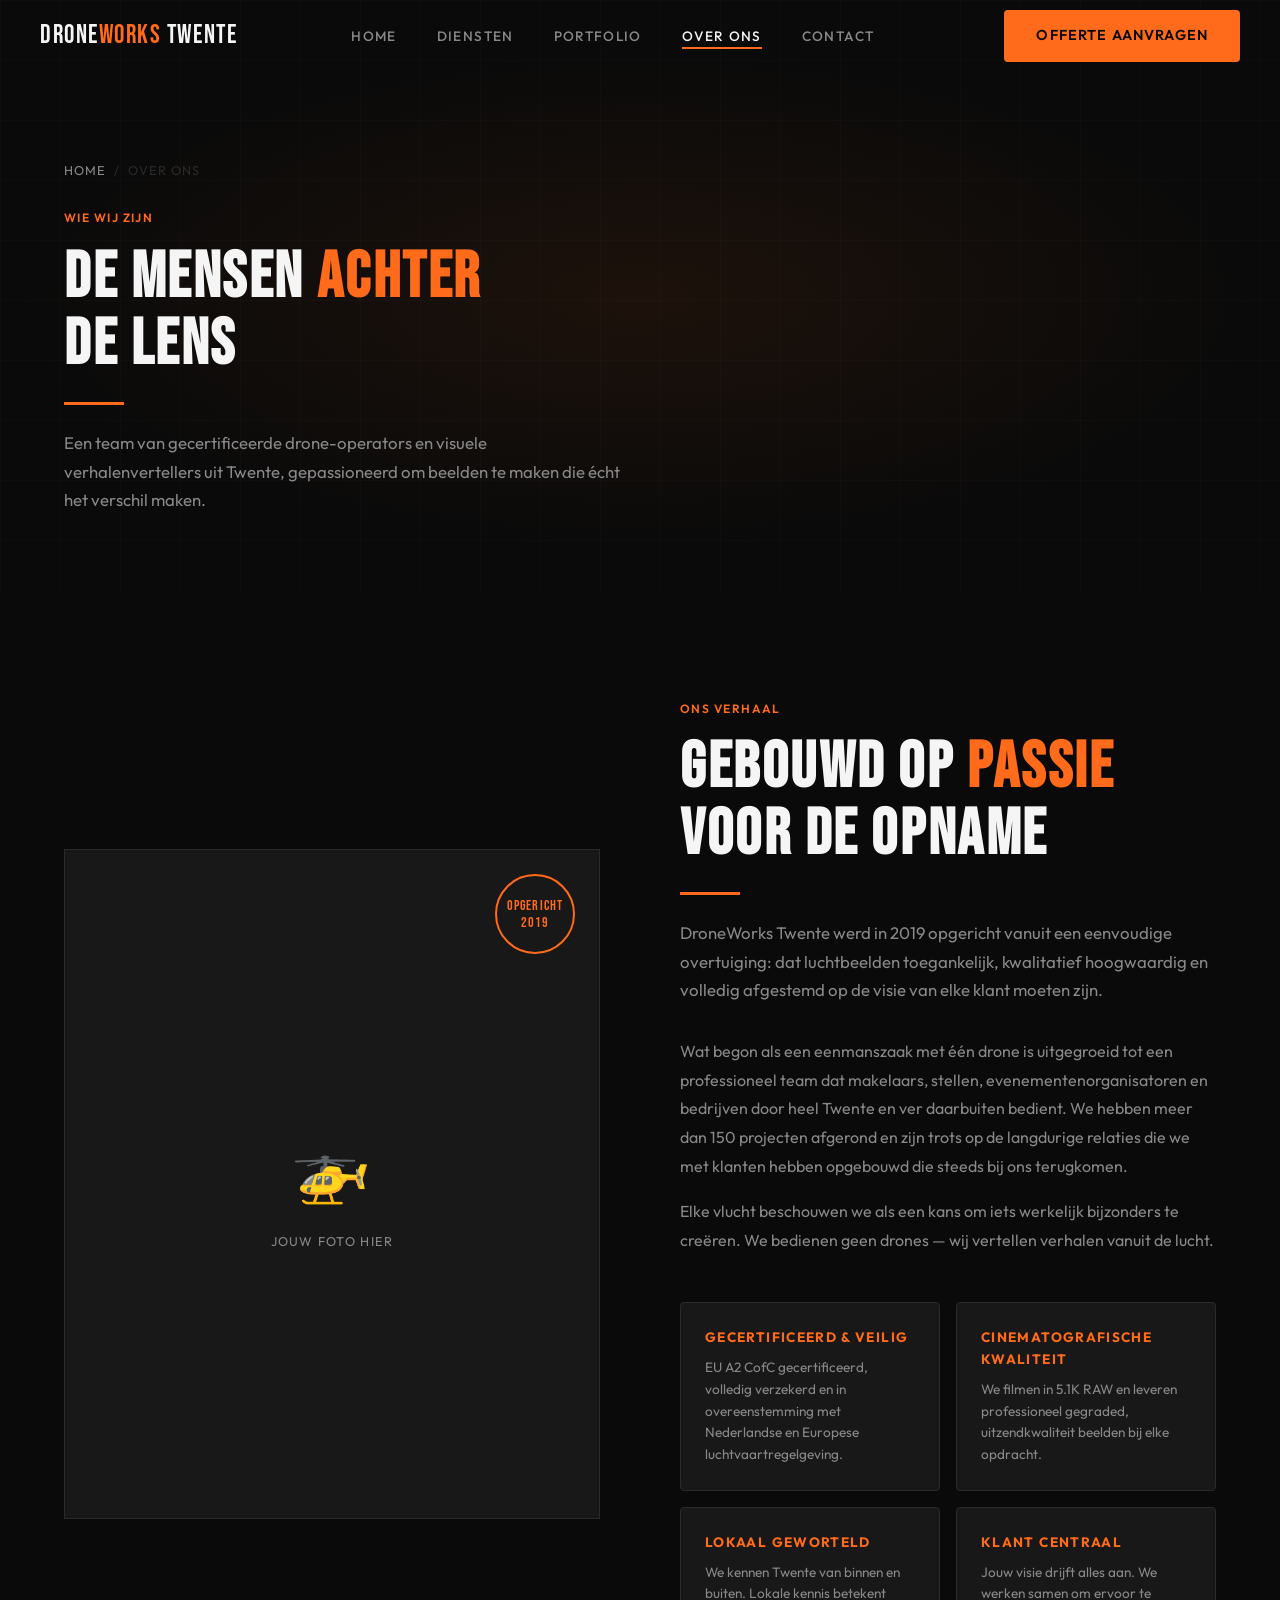
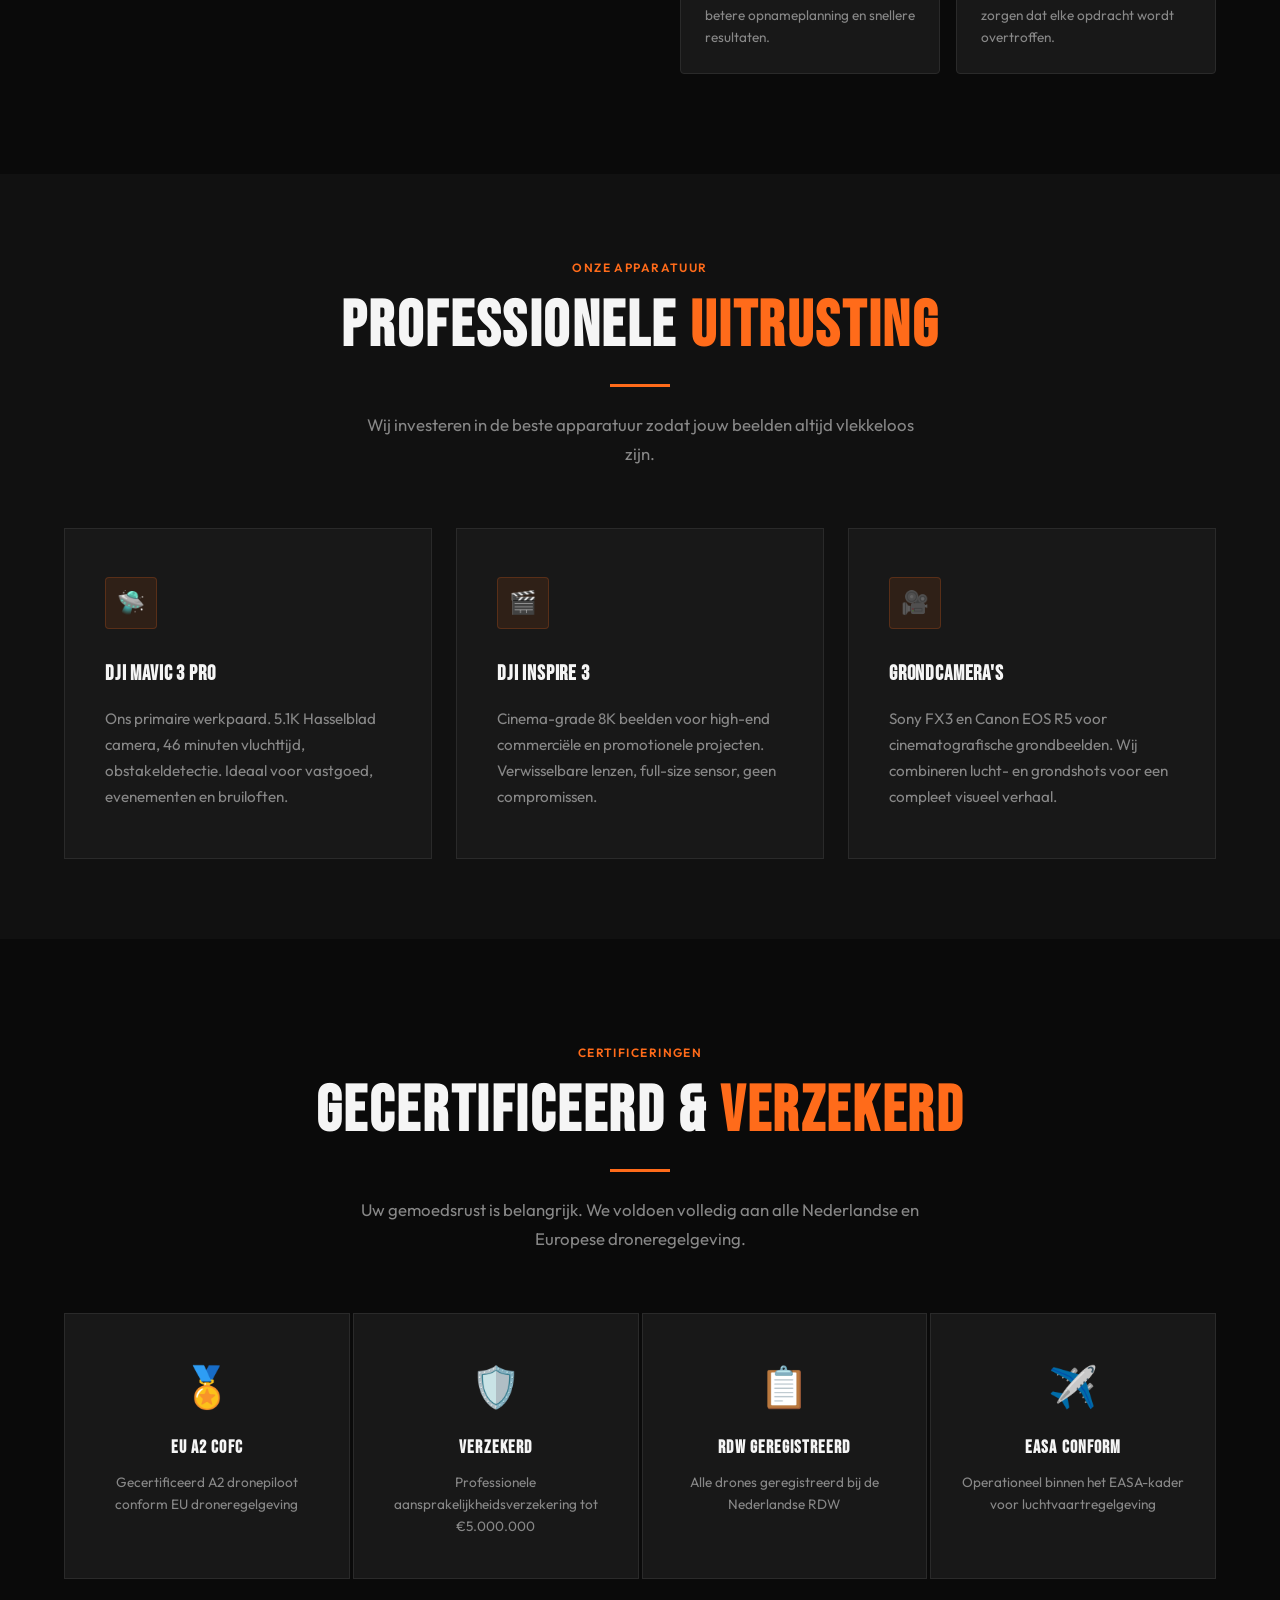
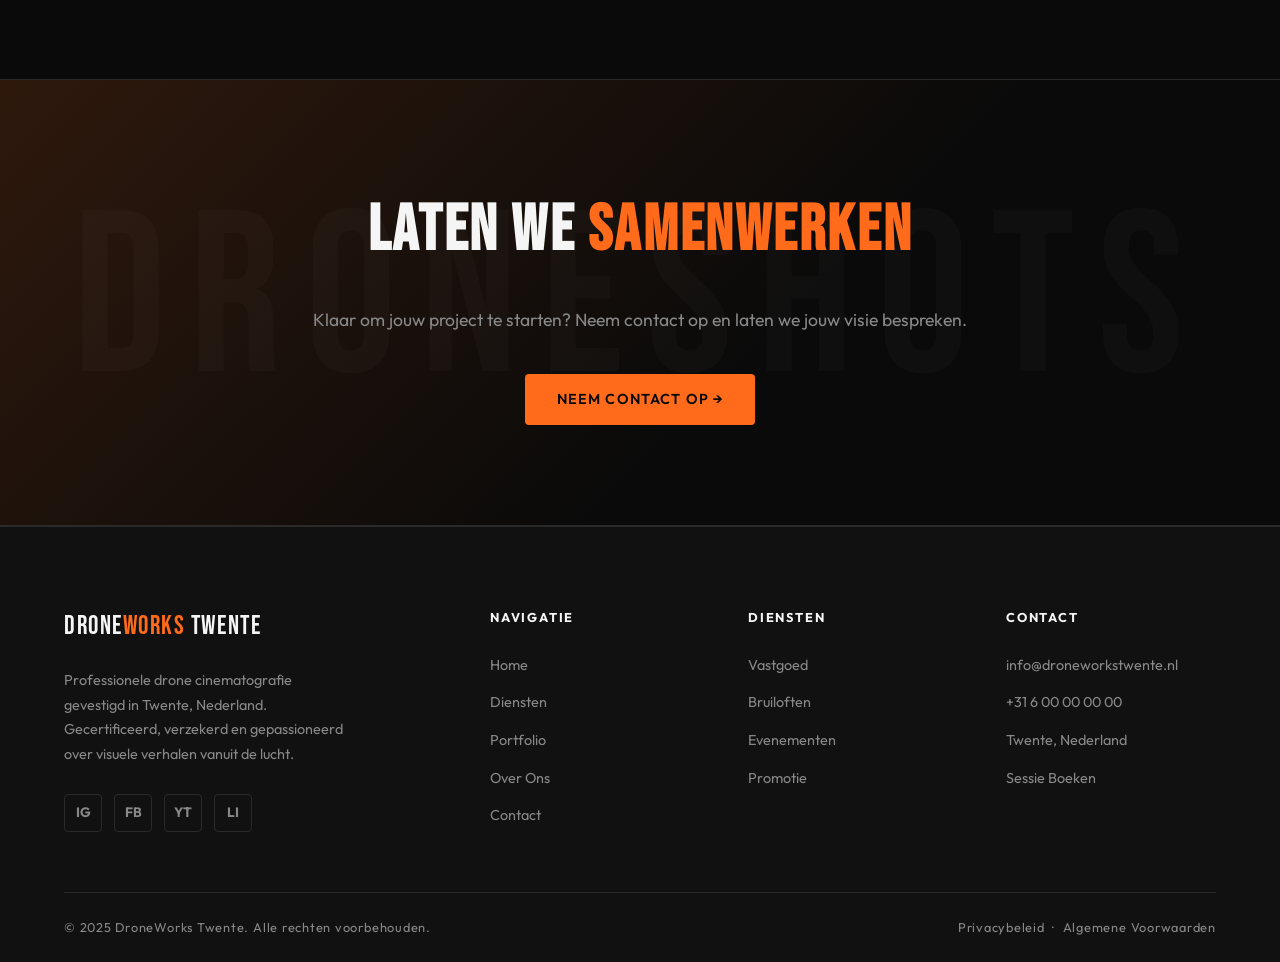
==== about.html @ cd23ff1b "Add files via upload" ====
<!DOCTYPE html>
<html lang="nl">
<head>
  <meta charset="UTF-8" />
  <meta name="viewport" content="width=device-width, initial-scale=1.0" />
  <meta name="description" content="Over DroneWorks Twente — ontmoet het team achter de lens. Professionele drone-operators actief in Twente en Nederland sinds 2019." />
  <title>Over Ons — DroneWorks Twente</title>
  <link rel="stylesheet" href="style.css" />
  <link rel="icon" href="data:image/svg+xml,<svg xmlns='http://www.w3.org/2000/svg' viewBox='0 0 100 100'><text y='.9em' font-size='90'>🚁</text></svg>" />
</head>
<body>
  <nav class="navbar scrolled" role="navigation" aria-label="Hoofdnavigatie">
    <div class="nav-inner">
      <a href="index.html" class="nav-logo">DRONE<span>WORKS</span> TWENTE</a>
      <ul class="nav-links">
        <li><a href="index.html">Home</a></li>
        <li><a href="services.html">Diensten</a></li>
        <li><a href="portfolio.html">Portfolio</a></li>
        <li><a href="about.html" class="active">Over Ons</a></li>
        <li><a href="contact.html">Contact</a></li>
      </ul>
      <a href="contact.html" class="btn btn-primary nav-cta">Offerte Aanvragen</a>
      <button class="hamburger" aria-label="Menu openen"><span></span><span></span><span></span></button>
    </div>
  </nav>
  <div class="mobile-menu" role="dialog">
    <a href="index.html">Home</a>
    <a href="services.html">Diensten</a>
    <a href="portfolio.html">Portfolio</a>
    <a href="about.html">Over Ons</a>
    <a href="contact.html">Contact</a>
    <a href="contact.html" class="btn btn-primary" style="margin-top:16px;">Offerte Aanvragen</a>
  </div>

  <section class="page-hero">
    <div class="page-hero-bg" aria-hidden="true"></div>
    <div class="container page-hero-content">
      <nav class="breadcrumb" aria-label="Kruimelpad">
        <a href="index.html">Home</a><span>/</span><span>Over Ons</span>
      </nav>
      <span class="tag">Wie Wij Zijn</span>
      <h1 class="section-title">DE MENSEN <span class="orange">ACHTER</span><br>DE LENS</h1>
      <div class="divider"></div>
      <p class="section-sub">Een team van gecertificeerde drone-operators en visuele verhalenvertellers uit Twente, gepassioneerd om beelden te maken die écht het verschil maken.</p>
    </div>
  </section>

  <!-- Ons Verhaal -->
  <section class="section">
    <div class="container">
      <div class="about-layout reveal">
        <div class="about-visual">
          <div class="about-visual-inner">
            <span class="big-icon" aria-hidden="true">🚁</span>
            <span>Jouw foto hier</span>
          </div>
          <div class="about-accent" aria-hidden="true">OPGERICHT<br>2019</div>
        </div>
        <div class="about-content">
          <span class="tag">Ons Verhaal</span>
          <h2 class="section-title">GEBOUWD OP <span class="orange">PASSIE</span> VOOR DE OPNAME</h2>
          <div class="divider"></div>
          <p class="section-sub">DroneWorks Twente werd in 2019 opgericht vanuit een eenvoudige overtuiging: dat luchtbeelden toegankelijk, kwalitatief hoogwaardig en volledig afgestemd op de visie van elke klant moeten zijn.</p>
          <p style="color:var(--grey); line-height:1.8; margin-top:24px;">Wat begon als een eenmanszaak met één drone is uitgegroeid tot een professioneel team dat makelaars, stellen, evenementenorganisatoren en bedrijven door heel Twente en ver daarbuiten bedient. We hebben meer dan 150 projecten afgerond en zijn trots op de langdurige relaties die we met klanten hebben opgebouwd die steeds bij ons terugkomen.</p>
          <p style="color:var(--grey); line-height:1.8; margin-top:16px;">Elke vlucht beschouwen we als een kans om iets werkelijk bijzonders te creëren. We bedienen geen drones — wij vertellen verhalen vanuit de lucht.</p>
          <div class="about-values">
            <div class="value-item">
              <h4>Gecertificeerd &amp; Veilig</h4>
              <p>EU A2 CofC gecertificeerd, volledig verzekerd en in overeenstemming met Nederlandse en Europese luchtvaartregelgeving.</p>
            </div>
            <div class="value-item">
              <h4>Cinematografische Kwaliteit</h4>
              <p>We filmen in 5.1K RAW en leveren professioneel gegraded, uitzendkwaliteit beelden bij elke opdracht.</p>
            </div>
            <div class="value-item">
              <h4>Lokaal Geworteld</h4>
              <p>We kennen Twente van binnen en buiten. Lokale kennis betekent betere opnameplanning en snellere resultaten.</p>
            </div>
            <div class="value-item">
              <h4>Klant Centraal</h4>
              <p>Jouw visie drijft alles aan. We werken samen om ervoor te zorgen dat elke opdracht wordt overtroffen.</p>
            </div>
          </div>
        </div>
      </div>
    </div>
  </section>

  <!-- Apparatuur -->
  <section class="section" style="background:var(--dark); padding-top:80px; padding-bottom:80px;">
    <div class="container">
      <div class="reveal" style="text-align:center; margin-bottom:60px;">
        <span class="tag">Onze Apparatuur</span>
        <h2 class="section-title">PROFESSIONELE <span class="orange">UITRUSTING</span></h2>
        <div class="divider" style="margin:24px auto;"></div>
        <p class="section-sub" style="margin:0 auto;">Wij investeren in de beste apparatuur zodat jouw beelden altijd vlekkeloos zijn.</p>
      </div>
      <div style="display:grid; grid-template-columns: repeat(3, 1fr); gap:24px;">
        <div class="service-card reveal">
          <div class="service-icon" aria-hidden="true">🛸</div>
          <h3 style="font-size:1.3rem;">DJI Mavic 3 Pro</h3>
          <p>Ons primaire werkpaard. 5.1K Hasselblad camera, 46 minuten vluchttijd, obstakeldetectie. Ideaal voor vastgoed, evenementen en bruiloften.</p>
        </div>
        <div class="service-card reveal reveal-delay-1">
          <div class="service-icon" aria-hidden="true">🎬</div>
          <h3 style="font-size:1.3rem;">DJI Inspire 3</h3>
          <p>Cinema-grade 8K beelden voor high-end commerciële en promotionele projecten. Verwisselbare lenzen, full-size sensor, geen compromissen.</p>
        </div>
        <div class="service-card reveal reveal-delay-2">
          <div class="service-icon" aria-hidden="true">🎥</div>
          <h3 style="font-size:1.3rem;">Grondcamera's</h3>
          <p>Sony FX3 en Canon EOS R5 voor cinematografische grondbeelden. Wij combineren lucht- en grondshots voor een compleet visueel verhaal.</p>
        </div>
      </div>
    </div>
  </section>

  <!-- Certificeringen -->
  <section class="section">
    <div class="container">
      <div class="reveal" style="text-align:center; margin-bottom:60px;">
        <span class="tag">Certificeringen</span>
        <h2 class="section-title">GECERTIFICEERD &amp; <span class="orange">VERZEKERD</span></h2>
        <div class="divider" style="margin:24px auto;"></div>
        <p class="section-sub" style="margin:0 auto;">Uw gemoedsrust is belangrijk. We voldoen volledig aan alle Nederlandse en Europese droneregelgeving.</p>
      </div>
      <div style="display:grid; grid-template-columns: repeat(4, 1fr); gap:3px;" class="reveal">
        <div style="background:var(--card); border:1px solid var(--border); padding:40px 24px; text-align:center;">
          <div style="font-size:2.5rem; margin-bottom:16px;">🏅</div>
          <h4 style="font-family:var(--font-display); font-size:1.1rem; letter-spacing:0.06em; margin-bottom:10px;">EU A2 CofC</h4>
          <p style="font-size:0.85rem; color:var(--grey); line-height:1.6;">Gecertificeerd A2 dronepiloot conform EU droneregelgeving</p>
        </div>
        <div style="background:var(--card); border:1px solid var(--border); padding:40px 24px; text-align:center;">
          <div style="font-size:2.5rem; margin-bottom:16px;">🛡️</div>
          <h4 style="font-family:var(--font-display); font-size:1.1rem; letter-spacing:0.06em; margin-bottom:10px;">Verzekerd</h4>
          <p style="font-size:0.85rem; color:var(--grey); line-height:1.6;">Professionele aansprakelijkheidsverzekering tot €5.000.000</p>
        </div>
        <div style="background:var(--card); border:1px solid var(--border); padding:40px 24px; text-align:center;">
          <div style="font-size:2.5rem; margin-bottom:16px;">📋</div>
          <h4 style="font-family:var(--font-display); font-size:1.1rem; letter-spacing:0.06em; margin-bottom:10px;">RDW Geregistreerd</h4>
          <p style="font-size:0.85rem; color:var(--grey); line-height:1.6;">Alle drones geregistreerd bij de Nederlandse RDW</p>
        </div>
        <div style="background:var(--card); border:1px solid var(--border); padding:40px 24px; text-align:center;">
          <div style="font-size:2.5rem; margin-bottom:16px;">✈️</div>
          <h4 style="font-family:var(--font-display); font-size:1.1rem; letter-spacing:0.06em; margin-bottom:10px;">EASA Conform</h4>
          <p style="font-size:0.85rem; color:var(--grey); line-height:1.6;">Operationeel binnen het EASA-kader voor luchtvaartregelgeving</p>
        </div>
      </div>
    </div>
  </section>

  <section class="cta-banner">
    <div class="container">
      <h2>LATEN WE <span class="orange">SAMENWERKEN</span></h2>
      <p>Klaar om jouw project te starten? Neem contact op en laten we jouw visie bespreken.</p>
      <a href="contact.html" class="btn btn-primary">Neem Contact Op →</a>
    </div>
  </section>

  <footer>
    <div class="container">
      <div class="footer-grid">
        <div class="footer-brand">
          <a href="index.html" class="nav-logo">DRONE<span>WORKS</span> TWENTE</a>
          <p>Professionele drone cinematografie gevestigd in Twente, Nederland. Gecertificeerd, verzekerd en gepassioneerd over visuele verhalen vanuit de lucht.</p>
          <div class="social-links">
            <a href="#" class="social-link" aria-label="Instagram">IG</a>
            <a href="#" class="social-link" aria-label="Facebook">FB</a>
            <a href="#" class="social-link" aria-label="YouTube">YT</a>
            <a href="#" class="social-link" aria-label="LinkedIn">LI</a>
          </div>
        </div>
        <div class="footer-col">
          <h4>Navigatie</h4>
          <ul>
            <li><a href="index.html">Home</a></li>
            <li><a href="services.html">Diensten</a></li>
            <li><a href="portfolio.html">Portfolio</a></li>
            <li><a href="about.html">Over Ons</a></li>
            <li><a href="contact.html">Contact</a></li>
          </ul>
        </div>
        <div class="footer-col">
          <h4>Diensten</h4>
          <ul>
            <li><a href="services.html#vastgoed">Vastgoed</a></li>
            <li><a href="services.html#bruiloften">Bruiloften</a></li>
            <li><a href="services.html#evenementen">Evenementen</a></li>
            <li><a href="services.html#promotie">Promotie</a></li>
          </ul>
        </div>
        <div class="footer-col">
          <h4>Contact</h4>
          <ul>
            <li><a href="mailto:info@droneworkstwente.nl">info@droneworkstwente.nl</a></li>
            <li><a href="tel:+31600000000">+31 6 00 00 00 00</a></li>
            <li><a href="#">Twente, Nederland</a></li>
            <li><a href="contact.html">Sessie Boeken</a></li>
          </ul>
        </div>
      </div>
      <div class="footer-bottom">
        <p>© 2025 DroneWorks Twente. Alle rechten voorbehouden.</p>
        <p><a href="#">Privacybeleid</a> &nbsp;·&nbsp; <a href="#">Algemene Voorwaarden</a></p>
      </div>
    </div>
  </footer>
  <script src="script.js"></script>
</body>
</html>
---- style.css ----
/* ============================================================
   DroneWorks Twente — Main Stylesheet
   Dark cinematic theme with orange accents
   ============================================================ */

@import url('https://fonts.googleapis.com/css2?family=Bebas+Neue&family=Outfit:wght@300;400;500;600;700&display=swap');

/* ── CSS Variables ───────────────────────────────────────── */
:root {
  --black:      #0a0a0a;
  --dark:       #111111;
  --card:       #181818;
  --border:     #2a2a2a;
  --orange:     #ff6b1a;
  --orange-dim: #cc5514;
  --white:      #f5f5f5;
  --grey:       #888888;
  --light-grey: #cccccc;

  --font-display: 'Bebas Neue', sans-serif;
  --font-body:    'Outfit', sans-serif;

  --radius: 4px;
  --transition: 0.3s cubic-bezier(0.4, 0, 0.2, 1);
  --glow: 0 0 40px rgba(255,107,26,0.25);
}

/* ── Reset ───────────────────────────────────────────────── */
*, *::before, *::after { box-sizing: border-box; margin: 0; padding: 0; }
html { scroll-behavior: smooth; font-size: 16px; }
body {
  background: var(--black);
  color: var(--white);
  font-family: var(--font-body);
  line-height: 1.6;
  overflow-x: hidden;
}
img { max-width: 100%; display: block; }
a  { color: inherit; text-decoration: none; }
ul { list-style: none; }

/* ── Utility ─────────────────────────────────────────────── */
.container  { max-width: 1200px; margin: 0 auto; padding: 0 24px; }
.section    { padding: 100px 0; }
.section-sm { padding: 60px 0; }
.orange     { color: var(--orange); }
.tag {
  display: inline-block;
  font-size: 0.75rem;
  font-weight: 600;
  letter-spacing: 0.12em;
  text-transform: uppercase;
  color: var(--orange);
  margin-bottom: 16px;
}
.section-title {
  font-family: var(--font-display);
  font-size: clamp(2.5rem, 5vw, 4rem);
  letter-spacing: 0.04em;
  line-height: 1.05;
  margin-bottom: 20px;
}
.section-sub {
  font-size: 1.05rem;
  color: var(--grey);
  max-width: 560px;
  line-height: 1.7;
}
.divider {
  width: 60px; height: 3px;
  background: var(--orange);
  margin: 24px 0;
}

/* ── Buttons ─────────────────────────────────────────────── */
.btn {
  display: inline-flex;
  align-items: center;
  gap: 10px;
  padding: 14px 32px;
  font-family: var(--font-body);
  font-size: 0.9rem;
  font-weight: 600;
  letter-spacing: 0.08em;
  text-transform: uppercase;
  border-radius: var(--radius);
  cursor: pointer;
  transition: var(--transition);
  border: none;
}
.btn-primary {
  background: var(--orange);
  color: var(--black);
}
.btn-primary:hover {
  background: var(--white);
  transform: translateY(-2px);
  box-shadow: var(--glow);
}
.btn-outline {
  background: transparent;
  color: var(--white);
  border: 1px solid var(--border);
}
.btn-outline:hover {
  border-color: var(--orange);
  color: var(--orange);
}

/* ── Navigation ──────────────────────────────────────────── */
.navbar {
  position: fixed;
  top: 0; left: 0; right: 0;
  z-index: 1000;
  padding: 0 24px;
  transition: var(--transition);
}
.navbar.scrolled {
  background: rgba(10,10,10,0.95);
  backdrop-filter: blur(20px);
  border-bottom: 1px solid var(--border);
}
.nav-inner {
  max-width: 1200px;
  margin: 0 auto;
  height: 72px;
  display: flex;
  align-items: center;
  justify-content: space-between;
}
.nav-logo {
  font-family: var(--font-display);
  font-size: 1.6rem;
  letter-spacing: 0.06em;
  color: var(--white);
}
.nav-logo span { color: var(--orange); }
.nav-links {
  display: flex;
  align-items: center;
  gap: 40px;
}
.nav-links a {
  font-size: 0.85rem;
  font-weight: 500;
  letter-spacing: 0.1em;
  text-transform: uppercase;
  color: var(--grey);
  transition: var(--transition);
  position: relative;
}
.nav-links a::after {
  content: '';
  position: absolute;
  bottom: -4px; left: 0;
  width: 0; height: 2px;
  background: var(--orange);
  transition: var(--transition);
}
.nav-links a:hover,
.nav-links a.active { color: var(--white); }
.nav-links a:hover::after,
.nav-links a.active::after { width: 100%; }
.nav-cta { margin-left: 16px; }

/* Hamburger */
.hamburger {
  display: none;
  flex-direction: column;
  gap: 5px;
  cursor: pointer;
  padding: 4px;
}
.hamburger span {
  display: block;
  width: 24px; height: 2px;
  background: var(--white);
  transition: var(--transition);
}
.hamburger.open span:nth-child(1) { transform: translateY(7px) rotate(45deg); }
.hamburger.open span:nth-child(2) { opacity: 0; }
.hamburger.open span:nth-child(3) { transform: translateY(-7px) rotate(-45deg); }

/* Mobile menu */
.mobile-menu {
  display: none;
  position: fixed;
  inset: 0;
  background: var(--black);
  z-index: 999;
  flex-direction: column;
  align-items: center;
  justify-content: center;
  gap: 40px;
}
.mobile-menu.open { display: flex; }
.mobile-menu a {
  font-family: var(--font-display);
  font-size: 2.5rem;
  letter-spacing: 0.06em;
  color: var(--grey);
  transition: var(--transition);
}
.mobile-menu a:hover { color: var(--orange); }

/* ── Hero ─────────────────────────────────────────────────── */
.hero {
  position: relative;
  min-height: 100vh;
  display: flex;
  align-items: center;
  overflow: hidden;
}
.hero-bg {
  position: absolute;
  inset: 0;
  background:
    radial-gradient(ellipse 80% 60% at 60% 40%, rgba(255,107,26,0.12) 0%, transparent 70%),
    linear-gradient(160deg, #0a0a0a 0%, #111111 100%);
}
/* Cinematic grid overlay */
.hero-bg::before {
  content: '';
  position: absolute;
  inset: 0;
  background-image:
    linear-gradient(rgba(255,255,255,0.02) 1px, transparent 1px),
    linear-gradient(90deg, rgba(255,255,255,0.02) 1px, transparent 1px);
  background-size: 60px 60px;
}
/* Diagonal orange accent line */
.hero-bg::after {
  content: '';
  position: absolute;
  top: 0; right: 10%;
  width: 1px; height: 100%;
  background: linear-gradient(to bottom, transparent, var(--orange), transparent);
  opacity: 0.3;
}
.hero-content {
  position: relative;
  z-index: 2;
  max-width: 1200px;
  margin: 0 auto;
  padding: 0 24px;
  padding-top: 100px;
}
.hero-eyebrow {
  display: flex;
  align-items: center;
  gap: 12px;
  margin-bottom: 28px;
  opacity: 0;
  animation: fadeUp 0.8s 0.3s forwards;
}
.hero-eyebrow-line {
  width: 48px; height: 1px;
  background: var(--orange);
}
.hero-eyebrow span {
  font-size: 0.8rem;
  font-weight: 600;
  letter-spacing: 0.2em;
  text-transform: uppercase;
  color: var(--orange);
}
.hero-title {
  font-family: var(--font-display);
  font-size: clamp(4rem, 10vw, 9rem);
  line-height: 0.95;
  letter-spacing: 0.02em;
  margin-bottom: 32px;
  opacity: 0;
  animation: fadeUp 0.8s 0.5s forwards;
}
.hero-title em {
  font-style: normal;
  color: var(--orange);
  display: block;
}
.hero-sub {
  font-size: 1.1rem;
  color: var(--grey);
  max-width: 480px;
  line-height: 1.75;
  margin-bottom: 48px;
  opacity: 0;
  animation: fadeUp 0.8s 0.7s forwards;
}
.hero-actions {
  display: flex;
  gap: 16px;
  flex-wrap: wrap;
  opacity: 0;
  animation: fadeUp 0.8s 0.9s forwards;
}
/* Scroll indicator */
.scroll-indicator {
  position: absolute;
  bottom: 40px;
  left: 50%;
  transform: translateX(-50%);
  display: flex;
  flex-direction: column;
  align-items: center;
  gap: 8px;
  opacity: 0;
  animation: fadeIn 1s 1.5s forwards;
}
.scroll-indicator span {
  font-size: 0.7rem;
  letter-spacing: 0.2em;
  text-transform: uppercase;
  color: var(--grey);
}
.scroll-mouse {
  width: 22px; height: 36px;
  border: 1px solid var(--border);
  border-radius: 11px;
  position: relative;
}
.scroll-mouse::after {
  content: '';
  position: absolute;
  top: 6px; left: 50%;
  transform: translateX(-50%);
  width: 3px; height: 7px;
  background: var(--orange);
  border-radius: 2px;
  animation: scrollDot 2s infinite;
}

/* ── Stats Bar ───────────────────────────────────────────── */
.stats-bar {
  background: var(--card);
  border-top: 1px solid var(--border);
  border-bottom: 1px solid var(--border);
  padding: 40px 0;
}
.stats-grid {
  display: grid;
  grid-template-columns: repeat(4, 1fr);
  gap: 0;
}
.stat-item {
  text-align: center;
  padding: 24px;
  border-right: 1px solid var(--border);
  position: relative;
}
.stat-item:last-child { border-right: none; }
.stat-number {
  font-family: var(--font-display);
  font-size: 3rem;
  letter-spacing: 0.04em;
  color: var(--orange);
  line-height: 1;
  margin-bottom: 8px;
}
.stat-label {
  font-size: 0.8rem;
  letter-spacing: 0.12em;
  text-transform: uppercase;
  color: var(--grey);
}

/* ── Services Overview ───────────────────────────────────── */
.services-grid {
  display: grid;
  grid-template-columns: repeat(2, 1fr);
  gap: 2px;
  margin-top: 60px;
}
.service-card {
  background: var(--card);
  padding: 48px 40px;
  border: 1px solid var(--border);
  position: relative;
  overflow: hidden;
  transition: var(--transition);
  cursor: pointer;
}
.service-card::before {
  content: '';
  position: absolute;
  bottom: 0; left: 0;
  width: 0; height: 2px;
  background: var(--orange);
  transition: var(--transition);
}
.service-card:hover::before { width: 100%; }
.service-card:hover { border-color: rgba(255,107,26,0.3); }
.service-icon {
  width: 52px; height: 52px;
  background: rgba(255,107,26,0.1);
  border: 1px solid rgba(255,107,26,0.2);
  border-radius: var(--radius);
  display: flex;
  align-items: center;
  justify-content: center;
  margin-bottom: 28px;
  font-size: 1.4rem;
}
.service-card h3 {
  font-family: var(--font-display);
  font-size: 1.8rem;
  letter-spacing: 0.04em;
  margin-bottom: 16px;
}
.service-card p {
  color: var(--grey);
  line-height: 1.7;
  font-size: 0.95rem;
}
.service-num {
  position: absolute;
  top: 24px; right: 32px;
  font-family: var(--font-display);
  font-size: 5rem;
  color: rgba(255,255,255,0.04);
  line-height: 1;
  pointer-events: none;
}

/* ── Portfolio Grid ──────────────────────────────────────── */
.portfolio-grid {
  display: grid;
  grid-template-columns: repeat(3, 1fr);
  gap: 3px;
  margin-top: 60px;
}
.portfolio-item {
  position: relative;
  aspect-ratio: 4/3;
  overflow: hidden;
  cursor: pointer;
  background: var(--card);
}
.portfolio-item.large {
  grid-column: span 2;
  aspect-ratio: 16/9;
}
.portfolio-placeholder {
  width: 100%; height: 100%;
  background: linear-gradient(135deg, var(--card) 0%, var(--dark) 100%);
  display: flex;
  flex-direction: column;
  align-items: center;
  justify-content: center;
  gap: 12px;
  color: var(--grey);
  font-size: 0.8rem;
  letter-spacing: 0.12em;
  text-transform: uppercase;
  transition: var(--transition);
}
.portfolio-placeholder .icon { font-size: 2rem; }
.portfolio-overlay {
  position: absolute;
  inset: 0;
  background: rgba(255,107,26,0.85);
  display: flex;
  flex-direction: column;
  align-items: center;
  justify-content: center;
  opacity: 0;
  transition: var(--transition);
}
.portfolio-item:hover .portfolio-overlay { opacity: 1; }
.portfolio-overlay h4 {
  font-family: var(--font-display);
  font-size: 1.6rem;
  letter-spacing: 0.06em;
  color: var(--black);
  margin-bottom: 8px;
}
.portfolio-overlay span {
  font-size: 0.75rem;
  letter-spacing: 0.15em;
  text-transform: uppercase;
  color: rgba(0,0,0,0.7);
}

/* ── Pricing ─────────────────────────────────────────────── */
.pricing-grid {
  display: grid;
  grid-template-columns: repeat(3, 1fr);
  gap: 24px;
  margin-top: 60px;
}
.pricing-card {
  background: var(--card);
  border: 1px solid var(--border);
  border-radius: 8px;
  padding: 48px 36px;
  position: relative;
  transition: var(--transition);
}
.pricing-card.featured {
  border-color: var(--orange);
  background: linear-gradient(160deg, rgba(255,107,26,0.08) 0%, var(--card) 100%);
}
.pricing-badge {
  position: absolute;
  top: -14px; left: 50%;
  transform: translateX(-50%);
  background: var(--orange);
  color: var(--black);
  font-size: 0.7rem;
  font-weight: 700;
  letter-spacing: 0.15em;
  text-transform: uppercase;
  padding: 5px 18px;
  border-radius: 20px;
}
.pricing-tier {
  font-size: 0.8rem;
  font-weight: 600;
  letter-spacing: 0.15em;
  text-transform: uppercase;
  color: var(--orange);
  margin-bottom: 12px;
}
.pricing-card h3 {
  font-family: var(--font-display);
  font-size: 1.8rem;
  letter-spacing: 0.04em;
  margin-bottom: 24px;
}
.pricing-price {
  margin-bottom: 32px;
}
.pricing-price .amount {
  font-family: var(--font-display);
  font-size: 3.5rem;
  letter-spacing: 0.02em;
  color: var(--white);
  line-height: 1;
}
.pricing-price .currency {
  font-size: 1.2rem;
  vertical-align: top;
  margin-top: 8px;
  display: inline-block;
  color: var(--orange);
}
.pricing-price .period {
  font-size: 0.85rem;
  color: var(--grey);
  margin-top: 6px;
}
.pricing-features {
  display: flex;
  flex-direction: column;
  gap: 14px;
  margin-bottom: 40px;
}
.pricing-features li {
  display: flex;
  align-items: flex-start;
  gap: 12px;
  font-size: 0.9rem;
  color: var(--light-grey);
}
.pricing-features li::before {
  content: '✓';
  color: var(--orange);
  font-weight: 700;
  flex-shrink: 0;
  margin-top: 1px;
}
.pricing-card .btn { width: 100%; justify-content: center; }

/* ── CTA Banner ──────────────────────────────────────────── */
.cta-banner {
  background: linear-gradient(135deg, rgba(255,107,26,0.15) 0%, transparent 60%);
  border-top: 1px solid var(--border);
  border-bottom: 1px solid var(--border);
  padding: 100px 0;
  text-align: center;
  position: relative;
  overflow: hidden;
}
.cta-banner::before {
  content: 'DRONESHOTS';
  position: absolute;
  top: 50%;
  left: 50%;
  transform: translate(-50%, -50%);
  font-family: var(--font-display);
  font-size: 18vw;
  color: rgba(255,255,255,0.025);
  white-space: nowrap;
  pointer-events: none;
  letter-spacing: 0.1em;
}
.cta-banner h2 {
  font-family: var(--font-display);
  font-size: clamp(2.5rem, 5vw, 4.5rem);
  letter-spacing: 0.04em;
  margin-bottom: 24px;
  position: relative;
}
.cta-banner p {
  font-size: 1.1rem;
  color: var(--grey);
  margin-bottom: 40px;
  position: relative;
}
.cta-banner .btn { position: relative; }

/* ── About ───────────────────────────────────────────────── */
.about-layout {
  display: grid;
  grid-template-columns: 1fr 1fr;
  gap: 80px;
  align-items: center;
}
.about-visual {
  position: relative;
  aspect-ratio: 4/5;
  background: var(--card);
  border: 1px solid var(--border);
  overflow: hidden;
}
.about-visual-inner {
  width: 100%; height: 100%;
  display: flex;
  flex-direction: column;
  align-items: center;
  justify-content: center;
  gap: 12px;
  color: var(--grey);
  font-size: 0.8rem;
  letter-spacing: 0.1em;
  text-transform: uppercase;
}
.about-visual-inner .big-icon { font-size: 4rem; }
.about-accent {
  position: absolute;
  top: 24px; right: 24px;
  width: 80px; height: 80px;
  border: 2px solid var(--orange);
  border-radius: 50%;
  display: flex;
  align-items: center;
  justify-content: center;
  font-family: var(--font-display);
  font-size: 0.9rem;
  letter-spacing: 0.08em;
  color: var(--orange);
  text-align: center;
  line-height: 1.2;
}
.about-content .section-sub { margin-bottom: 32px; }
.about-values {
  display: grid;
  grid-template-columns: 1fr 1fr;
  gap: 16px;
  margin-top: 48px;
}
.value-item {
  padding: 24px;
  background: var(--card);
  border: 1px solid var(--border);
  border-radius: var(--radius);
}
.value-item h4 {
  font-size: 0.85rem;
  font-weight: 700;
  letter-spacing: 0.1em;
  text-transform: uppercase;
  color: var(--orange);
  margin-bottom: 8px;
}
.value-item p {
  font-size: 0.85rem;
  color: var(--grey);
  line-height: 1.6;
}

/* ── Contact ─────────────────────────────────────────────── */
.contact-layout {
  display: grid;
  grid-template-columns: 1fr 1.5fr;
  gap: 80px;
  align-items: start;
}
.contact-info { padding-top: 8px; }
.contact-detail {
  display: flex;
  gap: 20px;
  margin-bottom: 36px;
}
.contact-detail-icon {
  width: 44px; height: 44px;
  background: rgba(255,107,26,0.1);
  border: 1px solid rgba(255,107,26,0.2);
  border-radius: var(--radius);
  display: flex;
  align-items: center;
  justify-content: center;
  flex-shrink: 0;
  font-size: 1.1rem;
}
.contact-detail h4 {
  font-size: 0.8rem;
  font-weight: 600;
  letter-spacing: 0.12em;
  text-transform: uppercase;
  color: var(--grey);
  margin-bottom: 6px;
}
.contact-detail p, .contact-detail a {
  font-size: 0.95rem;
  color: var(--white);
}
.contact-detail a:hover { color: var(--orange); }

/* Form */
.contact-form {
  background: var(--card);
  border: 1px solid var(--border);
  border-radius: 8px;
  padding: 48px;
}
.form-row {
  display: grid;
  grid-template-columns: 1fr 1fr;
  gap: 20px;
}
.form-group {
  margin-bottom: 24px;
}
.form-group label {
  display: block;
  font-size: 0.8rem;
  font-weight: 600;
  letter-spacing: 0.1em;
  text-transform: uppercase;
  color: var(--grey);
  margin-bottom: 10px;
}
.form-group input,
.form-group select,
.form-group textarea {
  width: 100%;
  background: var(--dark);
  border: 1px solid var(--border);
  border-radius: var(--radius);
  padding: 14px 18px;
  font-family: var(--font-body);
  font-size: 0.95rem;
  color: var(--white);
  transition: var(--transition);
  outline: none;
  -webkit-appearance: none;
}
.form-group input::placeholder,
.form-group textarea::placeholder { color: #555; }
.form-group input:focus,
.form-group select:focus,
.form-group textarea:focus {
  border-color: var(--orange);
  box-shadow: 0 0 0 3px rgba(255,107,26,0.1);
}
.form-group select option { background: var(--dark); }
.form-group textarea { min-height: 140px; resize: vertical; }
.form-submit { width: 100%; justify-content: center; font-size: 0.95rem; padding: 16px; }

/* Success message */
.form-success {
  display: none;
  text-align: center;
  padding: 40px 24px;
}
.form-success .success-icon { font-size: 3rem; margin-bottom: 16px; }
.form-success h4 {
  font-family: var(--font-display);
  font-size: 1.8rem;
  letter-spacing: 0.04em;
  margin-bottom: 12px;
}
.form-success p { color: var(--grey); }

/* ── Page Hero (inner pages) ─────────────────────────────── */
.page-hero {
  padding: 160px 0 80px;
  position: relative;
  overflow: hidden;
}
.page-hero-bg {
  position: absolute;
  inset: 0;
  background:
    radial-gradient(ellipse 70% 60% at 50% 50%, rgba(255,107,26,0.08) 0%, transparent 70%);
}
.page-hero-bg::before {
  content: '';
  position: absolute;
  inset: 0;
  background-image:
    linear-gradient(rgba(255,255,255,0.015) 1px, transparent 1px),
    linear-gradient(90deg, rgba(255,255,255,0.015) 1px, transparent 1px);
  background-size: 60px 60px;
}
.page-hero-content { position: relative; z-index: 2; }
.breadcrumb {
  display: flex;
  align-items: center;
  gap: 8px;
  margin-bottom: 24px;
  font-size: 0.8rem;
  letter-spacing: 0.08em;
  text-transform: uppercase;
  color: var(--grey);
}
.breadcrumb a:hover { color: var(--orange); }
.breadcrumb span { color: var(--border); }

/* ── Detailed Services Page ──────────────────────────────── */
.service-detail {
  display: grid;
  grid-template-columns: 1fr 1fr;
  gap: 60px;
  align-items: start;
  padding: 60px 0;
  border-bottom: 1px solid var(--border);
}
.service-detail:last-child { border-bottom: none; }
.service-detail.reverse { direction: rtl; }
.service-detail.reverse > * { direction: ltr; }
.service-detail-visual {
  aspect-ratio: 4/3;
  background: var(--card);
  border: 1px solid var(--border);
  border-radius: 8px;
  display: flex;
  flex-direction: column;
  align-items: center;
  justify-content: center;
  gap: 16px;
  color: var(--grey);
  font-size: 0.85rem;
  letter-spacing: 0.1em;
  text-transform: uppercase;
}
.service-detail-visual .big-icon { font-size: 3.5rem; }
.service-detail-content h2 {
  font-family: var(--font-display);
  font-size: 2.5rem;
  letter-spacing: 0.04em;
  margin-bottom: 20px;
}
.service-detail-content p {
  color: var(--grey);
  line-height: 1.75;
  margin-bottom: 20px;
}
.service-includes { margin-top: 32px; }
.service-includes h4 {
  font-size: 0.8rem;
  font-weight: 700;
  letter-spacing: 0.14em;
  text-transform: uppercase;
  color: var(--orange);
  margin-bottom: 16px;
}
.service-includes ul { display: flex; flex-direction: column; gap: 10px; }
.service-includes li {
  display: flex;
  align-items: center;
  gap: 10px;
  font-size: 0.9rem;
  color: var(--light-grey);
}
.service-includes li::before {
  content: '→';
  color: var(--orange);
  font-size: 0.8rem;
}

/* ── Portfolio Page ──────────────────────────────────────── */
.portfolio-filters {
  display: flex;
  gap: 12px;
  flex-wrap: wrap;
  margin-bottom: 48px;
}
.filter-btn {
  padding: 8px 24px;
  font-family: var(--font-body);
  font-size: 0.8rem;
  font-weight: 600;
  letter-spacing: 0.1em;
  text-transform: uppercase;
  background: transparent;
  border: 1px solid var(--border);
  border-radius: 30px;
  color: var(--grey);
  cursor: pointer;
  transition: var(--transition);
}
.filter-btn:hover,
.filter-btn.active {
  background: var(--orange);
  border-color: var(--orange);
  color: var(--black);
}
.portfolio-full-grid {
  display: grid;
  grid-template-columns: repeat(3, 1fr);
  gap: 3px;
}
.portfolio-full-item {
  position: relative;
  aspect-ratio: 4/3;
  overflow: hidden;
  cursor: pointer;
  background: var(--card);
}
.portfolio-full-item.wide { grid-column: span 2; }
.portfolio-full-item.tall { grid-row: span 2; aspect-ratio: unset; }

/* ── FAQ ─────────────────────────────────────────────────── */
.faq-list { margin-top: 48px; }
.faq-item {
  border-bottom: 1px solid var(--border);
}
.faq-question {
  display: flex;
  align-items: center;
  justify-content: space-between;
  padding: 24px 0;
  cursor: pointer;
  font-size: 1rem;
  font-weight: 500;
  color: var(--white);
  transition: var(--transition);
}
.faq-question:hover { color: var(--orange); }
.faq-icon {
  width: 28px; height: 28px;
  border: 1px solid var(--border);
  border-radius: 50%;
  display: flex;
  align-items: center;
  justify-content: center;
  font-size: 1.2rem;
  flex-shrink: 0;
  transition: var(--transition);
  color: var(--grey);
}
.faq-item.open .faq-icon {
  background: var(--orange);
  border-color: var(--orange);
  color: var(--black);
  transform: rotate(45deg);
}
.faq-answer {
  max-height: 0;
  overflow: hidden;
  transition: max-height 0.4s ease, padding 0.3s ease;
}
.faq-answer-inner {
  padding-bottom: 24px;
  color: var(--grey);
  line-height: 1.75;
  font-size: 0.95rem;
}

/* ── Testimonials ────────────────────────────────────────── */
.testimonials-grid {
  display: grid;
  grid-template-columns: repeat(3, 1fr);
  gap: 24px;
  margin-top: 60px;
}
.testimonial-card {
  background: var(--card);
  border: 1px solid var(--border);
  border-radius: 8px;
  padding: 36px;
  transition: var(--transition);
}
.testimonial-card:hover { border-color: rgba(255,107,26,0.3); }
.testimonial-stars {
  color: var(--orange);
  font-size: 0.9rem;
  letter-spacing: 4px;
  margin-bottom: 20px;
}
.testimonial-card blockquote {
  font-size: 0.95rem;
  color: var(--light-grey);
  line-height: 1.75;
  margin-bottom: 28px;
  font-style: italic;
}
.testimonial-author {
  display: flex;
  align-items: center;
  gap: 14px;
}
.testimonial-avatar {
  width: 44px; height: 44px;
  border-radius: 50%;
  background: rgba(255,107,26,0.15);
  border: 1px solid rgba(255,107,26,0.3);
  display: flex;
  align-items: center;
  justify-content: center;
  font-family: var(--font-display);
  font-size: 1.1rem;
  color: var(--orange);
}
.testimonial-author-info strong {
  display: block;
  font-size: 0.9rem;
  font-weight: 600;
  margin-bottom: 3px;
}
.testimonial-author-info span {
  font-size: 0.78rem;
  color: var(--grey);
  letter-spacing: 0.05em;
}

/* ── Footer ──────────────────────────────────────────────── */
footer {
  background: var(--dark);
  border-top: 1px solid var(--border);
  padding: 80px 0 0;
}
.footer-grid {
  display: grid;
  grid-template-columns: 1.8fr 1fr 1fr 1fr;
  gap: 48px;
  margin-bottom: 60px;
}
.footer-brand .nav-logo {
  display: inline-block;
  margin-bottom: 20px;
}
.footer-brand p {
  font-size: 0.9rem;
  color: var(--grey);
  line-height: 1.7;
  margin-bottom: 28px;
  max-width: 280px;
}
.social-links {
  display: flex;
  gap: 12px;
}
.social-link {
  width: 38px; height: 38px;
  border: 1px solid var(--border);
  border-radius: var(--radius);
  display: flex;
  align-items: center;
  justify-content: center;
  color: var(--grey);
  font-size: 0.85rem;
  font-weight: 700;
  transition: var(--transition);
}
.social-link:hover {
  background: var(--orange);
  border-color: var(--orange);
  color: var(--black);
}
.footer-col h4 {
  font-size: 0.8rem;
  font-weight: 700;
  letter-spacing: 0.14em;
  text-transform: uppercase;
  color: var(--white);
  margin-bottom: 24px;
}
.footer-col ul { display: flex; flex-direction: column; gap: 12px; }
.footer-col ul a {
  font-size: 0.9rem;
  color: var(--grey);
  transition: var(--transition);
}
.footer-col ul a:hover { color: var(--orange); padding-left: 6px; }
.footer-bottom {
  border-top: 1px solid var(--border);
  padding: 24px 0;
  display: flex;
  align-items: center;
  justify-content: space-between;
}
.footer-bottom p {
  font-size: 0.8rem;
  color: var(--grey);
  letter-spacing: 0.06em;
}
.footer-bottom a {
  color: var(--grey);
  transition: var(--transition);
}
.footer-bottom a:hover { color: var(--orange); }

/* ── Animations ──────────────────────────────────────────── */
@keyframes fadeUp {
  from { opacity: 0; transform: translateY(30px); }
  to   { opacity: 1; transform: translateY(0); }
}
@keyframes fadeIn {
  from { opacity: 0; }
  to   { opacity: 1; }
}
@keyframes scrollDot {
  0%   { transform: translateX(-50%) translateY(0); opacity: 1; }
  80%  { opacity: 0; }
  100% { transform: translateX(-50%) translateY(14px); opacity: 0; }
}

/* Reveal on scroll */
.reveal {
  opacity: 0;
  transform: translateY(40px);
  transition: opacity 0.7s ease, transform 0.7s ease;
}
.reveal.visible {
  opacity: 1;
  transform: translateY(0);
}
.reveal-delay-1 { transition-delay: 0.1s; }
.reveal-delay-2 { transition-delay: 0.2s; }
.reveal-delay-3 { transition-delay: 0.3s; }
.reveal-delay-4 { transition-delay: 0.4s; }

/* ── Responsive ──────────────────────────────────────────── */
@media (max-width: 1024px) {
  .footer-grid { grid-template-columns: 1fr 1fr; }
  .pricing-grid { grid-template-columns: 1fr; max-width: 440px; margin-left: auto; margin-right: auto; }
  .stats-grid { grid-template-columns: repeat(2, 1fr); }
  .stat-item:nth-child(2) { border-right: none; }
  .services-grid { grid-template-columns: 1fr; }
  .testimonials-grid { grid-template-columns: 1fr; max-width: 500px; }
  .about-layout { grid-template-columns: 1fr; gap: 48px; }
  .about-visual { max-width: 400px; }
  .contact-layout { grid-template-columns: 1fr; }
  .service-detail { grid-template-columns: 1fr; }
  .service-detail.reverse { direction: ltr; }
}
@media (max-width: 768px) {
  .nav-links, .nav-cta { display: none; }
  .hamburger { display: flex; }
  .hero-title { font-size: clamp(3rem, 14vw, 6rem); }
  .section { padding: 70px 0; }
  .portfolio-grid { grid-template-columns: 1fr 1fr; }
  .portfolio-item.large { grid-column: span 2; }
  .portfolio-full-grid { grid-template-columns: 1fr 1fr; }
  .portfolio-full-item.wide { grid-column: span 2; }
  .portfolio-full-item.tall { aspect-ratio: 4/3; grid-row: span 1; }
  .form-row { grid-template-columns: 1fr; }
  .contact-form { padding: 32px 24px; }
  .footer-grid { grid-template-columns: 1fr; }
  .footer-bottom { flex-direction: column; gap: 12px; text-align: center; }
  .about-values { grid-template-columns: 1fr; }
}
@media (max-width: 480px) {
  .portfolio-grid,
  .portfolio-full-grid { grid-template-columns: 1fr; }
  .portfolio-item.large,
  .portfolio-full-item.wide { grid-column: span 1; }
  .stats-grid { grid-template-columns: 1fr 1fr; }
  .hero-actions { flex-direction: column; }
  .btn { width: 100%; justify-content: center; }
}
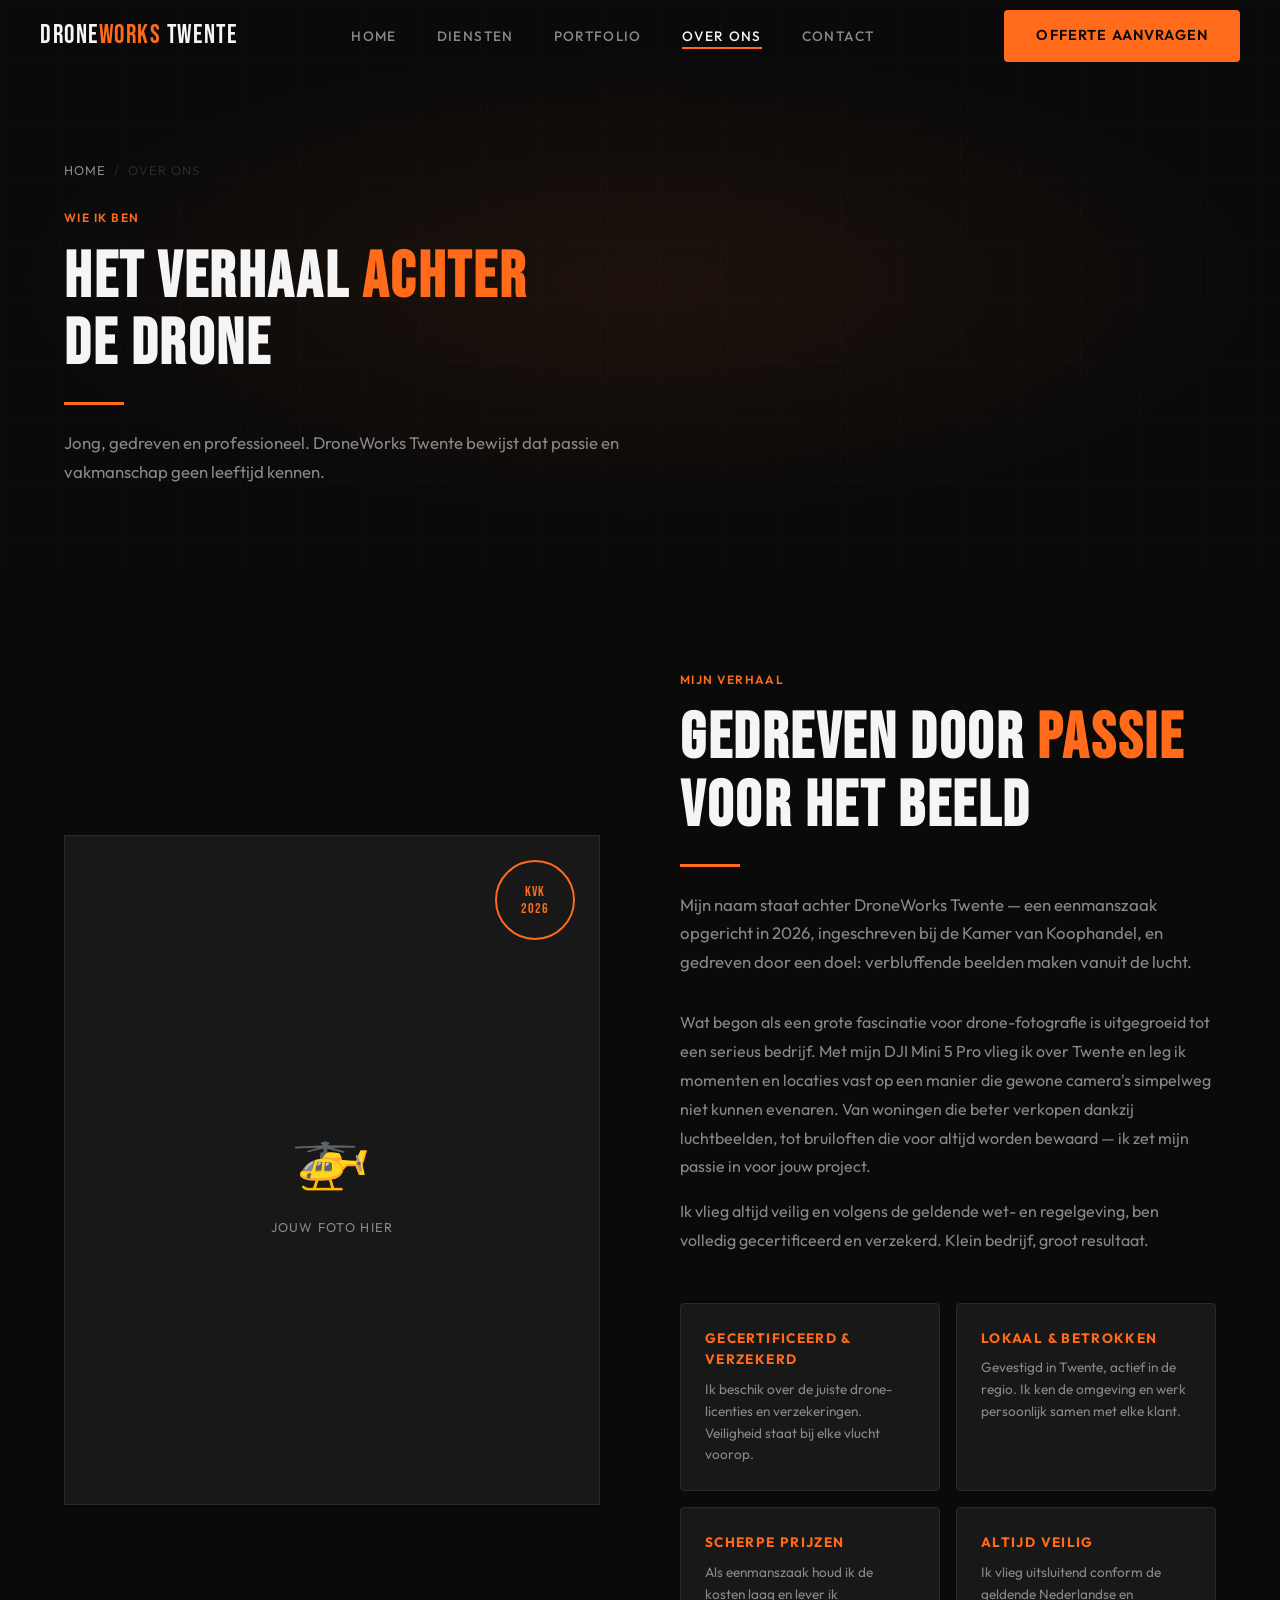
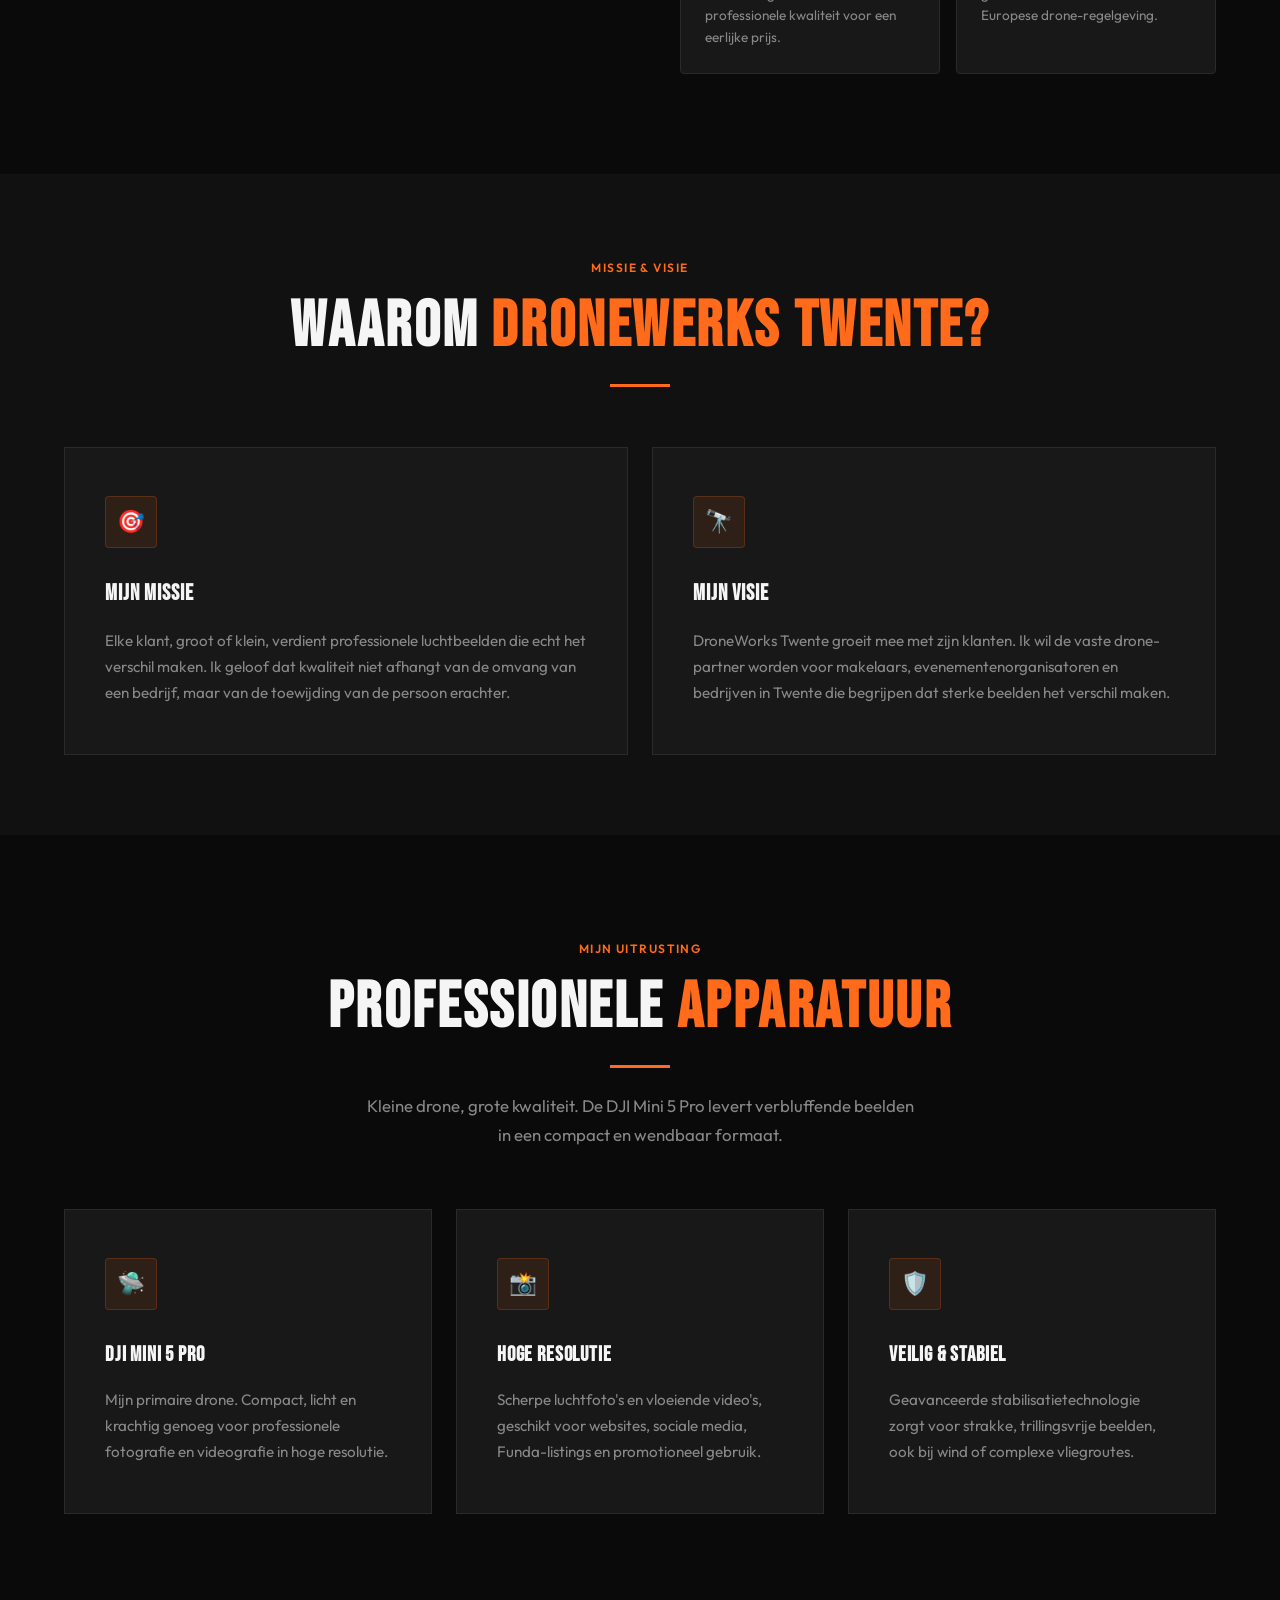
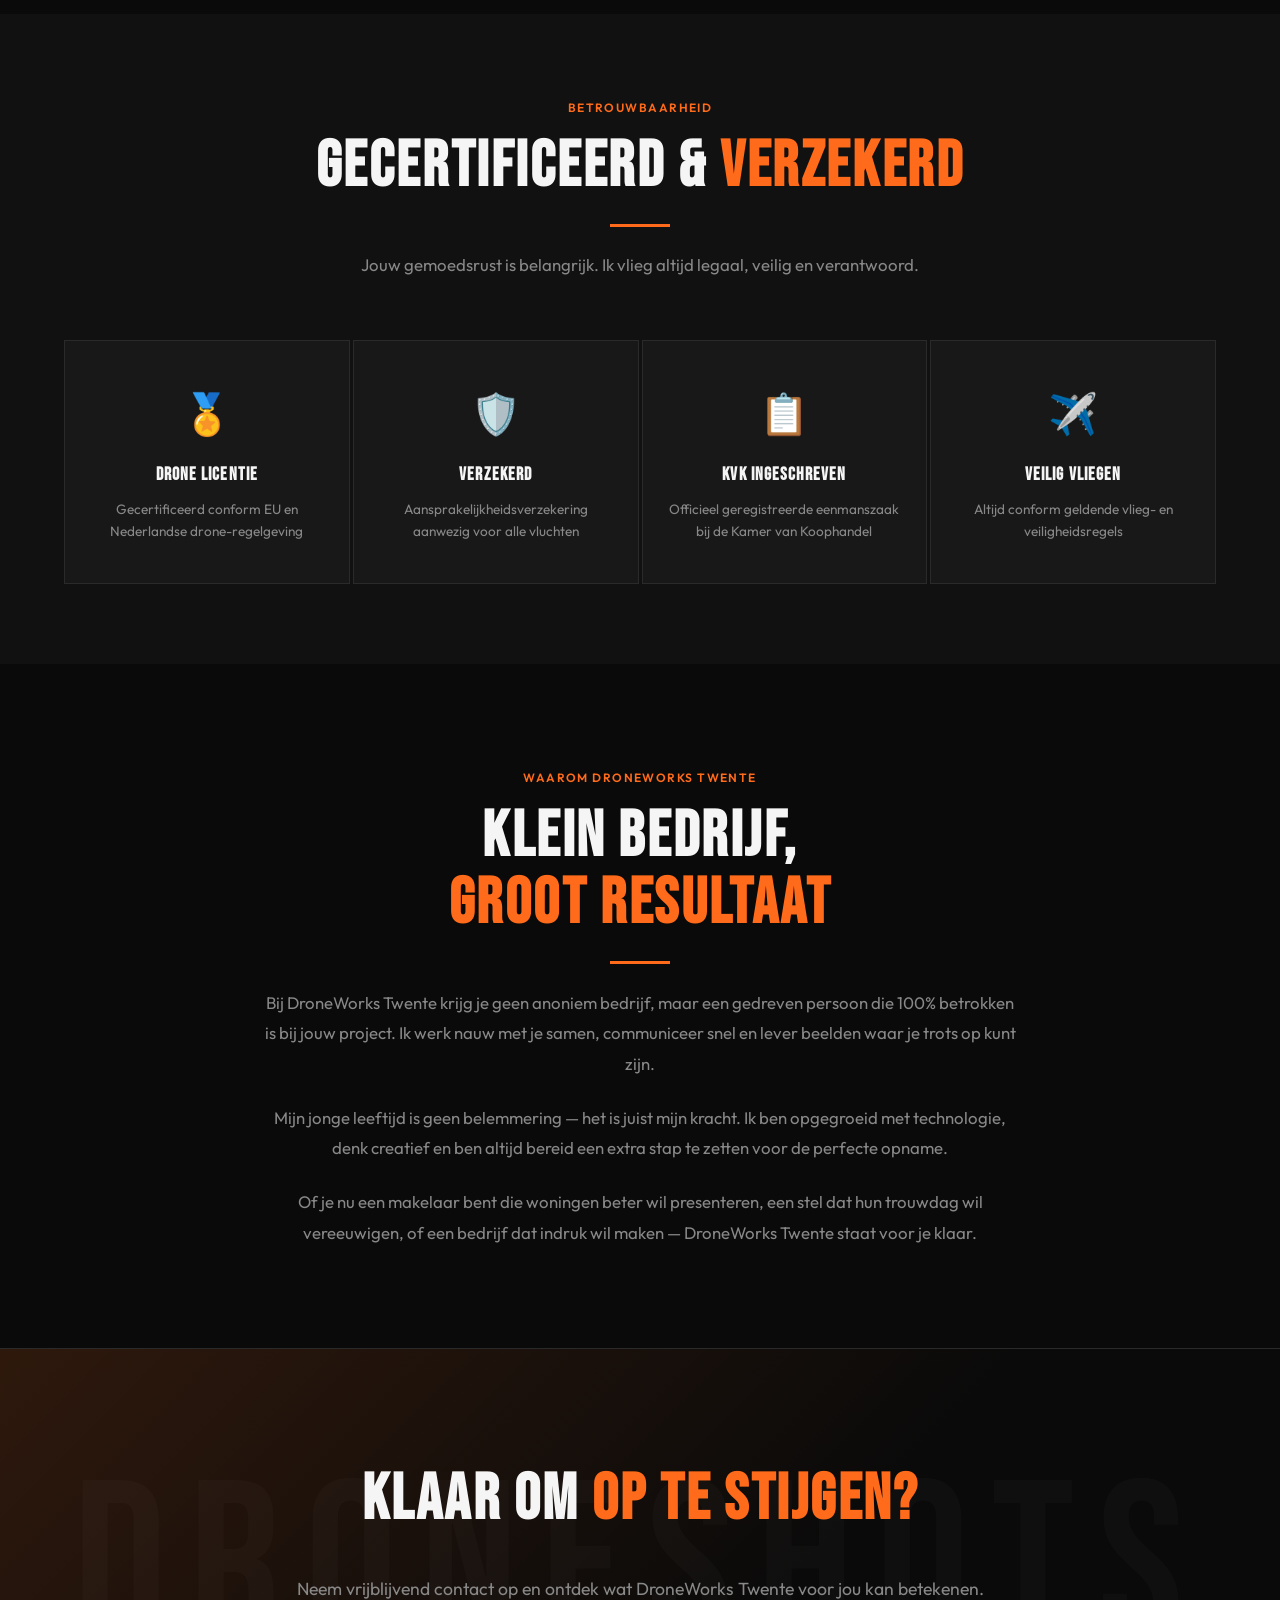
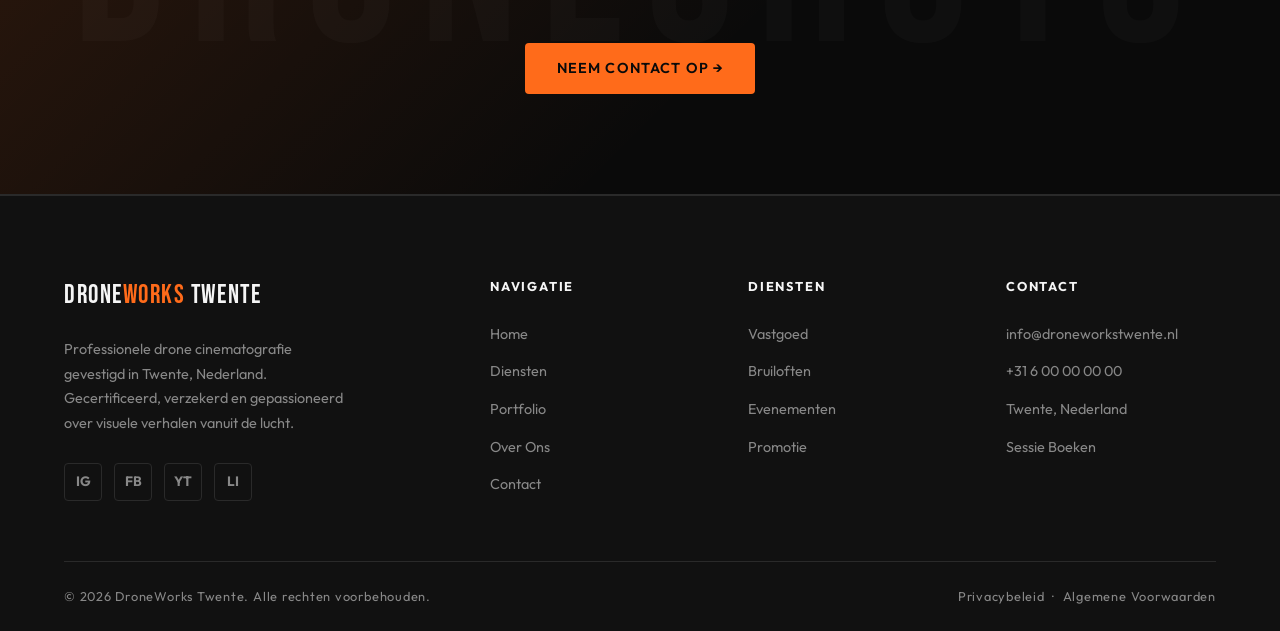
==== commit 34d61a85: "Add files via upload" ====
--- a/about.html
+++ b/about.html
@@ -3,12 +3,13 @@
 <head>
   <meta charset="UTF-8" />
   <meta name="viewport" content="width=device-width, initial-scale=1.0" />
-  <meta name="description" content="Over DroneWorks Twente — ontmoet het team achter de lens. Professionele drone-operators actief in Twente en Nederland sinds 2019." />
+  <meta name="description" content="Over DroneWorks Twente — jong, gedreven en professioneel. Gecertificeerde drone-fotografie en videografie in Twente, opgericht in 2026." />
   <title>Over Ons — DroneWorks Twente</title>
   <link rel="stylesheet" href="style.css" />
   <link rel="icon" href="data:image/svg+xml,<svg xmlns='http://www.w3.org/2000/svg' viewBox='0 0 100 100'><text y='.9em' font-size='90'>🚁</text></svg>" />
 </head>
 <body>
+
   <nav class="navbar scrolled" role="navigation" aria-label="Hoofdnavigatie">
     <div class="nav-inner">
       <a href="index.html" class="nav-logo">DRONE<span>WORKS</span> TWENTE</a>
@@ -32,53 +33,63 @@
     <a href="contact.html" class="btn btn-primary" style="margin-top:16px;">Offerte Aanvragen</a>
   </div>
 
+  <!-- Paginahero -->
   <section class="page-hero">
     <div class="page-hero-bg" aria-hidden="true"></div>
     <div class="container page-hero-content">
       <nav class="breadcrumb" aria-label="Kruimelpad">
         <a href="index.html">Home</a><span>/</span><span>Over Ons</span>
       </nav>
-      <span class="tag">Wie Wij Zijn</span>
-      <h1 class="section-title">DE MENSEN <span class="orange">ACHTER</span><br>DE LENS</h1>
+      <span class="tag">Wie Ik Ben</span>
+      <h1 class="section-title">HET VERHAAL <span class="orange">ACHTER</span><br>DE DRONE</h1>
       <div class="divider"></div>
-      <p class="section-sub">Een team van gecertificeerde drone-operators en visuele verhalenvertellers uit Twente, gepassioneerd om beelden te maken die écht het verschil maken.</p>
-    </div>
-  </section>
-
-  <!-- Ons Verhaal -->
+      <p class="section-sub">Jong, gedreven en professioneel. DroneWorks Twente bewijst dat passie en vakmanschap geen leeftijd kennen.</p>
+    </div>
+  </section>
+
+  <!-- Mijn Verhaal -->
   <section class="section">
     <div class="container">
       <div class="about-layout reveal">
+
         <div class="about-visual">
           <div class="about-visual-inner">
             <span class="big-icon" aria-hidden="true">🚁</span>
             <span>Jouw foto hier</span>
           </div>
-          <div class="about-accent" aria-hidden="true">OPGERICHT<br>2019</div>
-        </div>
+          <div class="about-accent" aria-hidden="true">KvK<br>2026</div>
+        </div>
+
         <div class="about-content">
-          <span class="tag">Ons Verhaal</span>
-          <h2 class="section-title">GEBOUWD OP <span class="orange">PASSIE</span> VOOR DE OPNAME</h2>
+          <span class="tag">Mijn Verhaal</span>
+          <h2 class="section-title">GEDREVEN DOOR <span class="orange">PASSIE</span> VOOR HET BEELD</h2>
           <div class="divider"></div>
-          <p class="section-sub">DroneWorks Twente werd in 2019 opgericht vanuit een eenvoudige overtuiging: dat luchtbeelden toegankelijk, kwalitatief hoogwaardig en volledig afgestemd op de visie van elke klant moeten zijn.</p>
-          <p style="color:var(--grey); line-height:1.8; margin-top:24px;">Wat begon als een eenmanszaak met één drone is uitgegroeid tot een professioneel team dat makelaars, stellen, evenementenorganisatoren en bedrijven door heel Twente en ver daarbuiten bedient. We hebben meer dan 150 projecten afgerond en zijn trots op de langdurige relaties die we met klanten hebben opgebouwd die steeds bij ons terugkomen.</p>
-          <p style="color:var(--grey); line-height:1.8; margin-top:16px;">Elke vlucht beschouwen we als een kans om iets werkelijk bijzonders te creëren. We bedienen geen drones — wij vertellen verhalen vanuit de lucht.</p>
+          <p class="section-sub">
+            Mijn naam staat achter DroneWorks Twente &mdash; een eenmanszaak opgericht in 2026, ingeschreven bij de Kamer van Koophandel, en gedreven door een doel: verbluffende beelden maken vanuit de lucht.
+          </p>
+          <p style="color:var(--grey); line-height:1.8; margin-top:24px;">
+            Wat begon als een grote fascinatie voor drone-fotografie is uitgegroeid tot een serieus bedrijf. Met mijn DJI Mini 5 Pro vlieg ik over Twente en leg ik momenten en locaties vast op een manier die gewone camera's simpelweg niet kunnen evenaren. Van woningen die beter verkopen dankzij luchtbeelden, tot bruiloften die voor altijd worden bewaard &mdash; ik zet mijn passie in voor jouw project.
+          </p>
+          <p style="color:var(--grey); line-height:1.8; margin-top:16px;">
+            Ik vlieg altijd veilig en volgens de geldende wet- en regelgeving, ben volledig gecertificeerd en verzekerd. Klein bedrijf, groot resultaat.
+          </p>
+
           <div class="about-values">
             <div class="value-item">
-              <h4>Gecertificeerd &amp; Veilig</h4>
-              <p>EU A2 CofC gecertificeerd, volledig verzekerd en in overeenstemming met Nederlandse en Europese luchtvaartregelgeving.</p>
-            </div>
-            <div class="value-item">
-              <h4>Cinematografische Kwaliteit</h4>
-              <p>We filmen in 5.1K RAW en leveren professioneel gegraded, uitzendkwaliteit beelden bij elke opdracht.</p>
-            </div>
-            <div class="value-item">
-              <h4>Lokaal Geworteld</h4>
-              <p>We kennen Twente van binnen en buiten. Lokale kennis betekent betere opnameplanning en snellere resultaten.</p>
-            </div>
-            <div class="value-item">
-              <h4>Klant Centraal</h4>
-              <p>Jouw visie drijft alles aan. We werken samen om ervoor te zorgen dat elke opdracht wordt overtroffen.</p>
+              <h4>Gecertificeerd &amp; Verzekerd</h4>
+              <p>Ik beschik over de juiste drone-licenties en verzekeringen. Veiligheid staat bij elke vlucht voorop.</p>
+            </div>
+            <div class="value-item">
+              <h4>Lokaal &amp; Betrokken</h4>
+              <p>Gevestigd in Twente, actief in de regio. Ik ken de omgeving en werk persoonlijk samen met elke klant.</p>
+            </div>
+            <div class="value-item">
+              <h4>Scherpe Prijzen</h4>
+              <p>Als eenmanszaak houd ik de kosten laag en lever ik professionele kwaliteit voor een eerlijke prijs.</p>
+            </div>
+            <div class="value-item">
+              <h4>Altijd Veilig</h4>
+              <p>Ik vlieg uitsluitend conform de geldende Nederlandse en Europese drone-regelgeving.</p>
             </div>
           </div>
         </div>
@@ -86,77 +97,122 @@
     </div>
   </section>
 
+  <!-- Missie & Visie -->
+  <section class="section" style="background:var(--dark); padding-top:80px; padding-bottom:80px;">
+    <div class="container">
+      <div class="reveal" style="text-align:center; margin-bottom:60px;">
+        <span class="tag">Missie &amp; Visie</span>
+        <h2 class="section-title">WAAROM <span class="orange">DRONEWERKS TWENTE?</span></h2>
+        <div class="divider" style="margin:24px auto;"></div>
+      </div>
+      <div style="display:grid; grid-template-columns:1fr 1fr; gap:24px;" class="reveal">
+        <div class="service-card">
+          <div class="service-icon" aria-hidden="true">🎯</div>
+          <h3 style="font-size:1.4rem;">Mijn Missie</h3>
+          <p>Elke klant, groot of klein, verdient professionele luchtbeelden die echt het verschil maken. Ik geloof dat kwaliteit niet afhangt van de omvang van een bedrijf, maar van de toewijding van de persoon erachter.</p>
+        </div>
+        <div class="service-card">
+          <div class="service-icon" aria-hidden="true">🔭</div>
+          <h3 style="font-size:1.4rem;">Mijn Visie</h3>
+          <p>DroneWorks Twente groeit mee met zijn klanten. Ik wil de vaste drone-partner worden voor makelaars, evenementenorganisatoren en bedrijven in Twente die begrijpen dat sterke beelden het verschil maken.</p>
+        </div>
+      </div>
+    </div>
+  </section>
+
   <!-- Apparatuur -->
+  <section class="section">
+    <div class="container">
+      <div class="reveal" style="text-align:center; margin-bottom:60px;">
+        <span class="tag">Mijn Uitrusting</span>
+        <h2 class="section-title">PROFESSIONELE <span class="orange">APPARATUUR</span></h2>
+        <div class="divider" style="margin:24px auto;"></div>
+        <p class="section-sub" style="margin:0 auto;">Kleine drone, grote kwaliteit. De DJI Mini 5 Pro levert verbluffende beelden in een compact en wendbaar formaat.</p>
+      </div>
+      <div style="display:grid; grid-template-columns:repeat(3,1fr); gap:24px;" class="reveal">
+        <div class="service-card">
+          <div class="service-icon" aria-hidden="true">🛸</div>
+          <h3 style="font-size:1.3rem;">DJI Mini 5 Pro</h3>
+          <p>Mijn primaire drone. Compact, licht en krachtig genoeg voor professionele fotografie en videografie in hoge resolutie.</p>
+        </div>
+        <div class="service-card">
+          <div class="service-icon" aria-hidden="true">📸</div>
+          <h3 style="font-size:1.3rem;">Hoge Resolutie</h3>
+          <p>Scherpe luchtfoto's en vloeiende video's, geschikt voor websites, sociale media, Funda-listings en promotioneel gebruik.</p>
+        </div>
+        <div class="service-card">
+          <div class="service-icon" aria-hidden="true">🛡️</div>
+          <h3 style="font-size:1.3rem;">Veilig &amp; Stabiel</h3>
+          <p>Geavanceerde stabilisatietechnologie zorgt voor strakke, trillingsvrije beelden, ook bij wind of complexe vliegroutes.</p>
+        </div>
+      </div>
+    </div>
+  </section>
+
+  <!-- Certificeringen -->
   <section class="section" style="background:var(--dark); padding-top:80px; padding-bottom:80px;">
     <div class="container">
       <div class="reveal" style="text-align:center; margin-bottom:60px;">
-        <span class="tag">Onze Apparatuur</span>
-        <h2 class="section-title">PROFESSIONELE <span class="orange">UITRUSTING</span></h2>
-        <div class="divider" style="margin:24px auto;"></div>
-        <p class="section-sub" style="margin:0 auto;">Wij investeren in de beste apparatuur zodat jouw beelden altijd vlekkeloos zijn.</p>
-      </div>
-      <div style="display:grid; grid-template-columns: repeat(3, 1fr); gap:24px;">
-        <div class="service-card reveal">
-          <div class="service-icon" aria-hidden="true">🛸</div>
-          <h3 style="font-size:1.3rem;">DJI Mavic 3 Pro</h3>
-          <p>Ons primaire werkpaard. 5.1K Hasselblad camera, 46 minuten vluchttijd, obstakeldetectie. Ideaal voor vastgoed, evenementen en bruiloften.</p>
-        </div>
-        <div class="service-card reveal reveal-delay-1">
-          <div class="service-icon" aria-hidden="true">🎬</div>
-          <h3 style="font-size:1.3rem;">DJI Inspire 3</h3>
-          <p>Cinema-grade 8K beelden voor high-end commerciële en promotionele projecten. Verwisselbare lenzen, full-size sensor, geen compromissen.</p>
-        </div>
-        <div class="service-card reveal reveal-delay-2">
-          <div class="service-icon" aria-hidden="true">🎥</div>
-          <h3 style="font-size:1.3rem;">Grondcamera's</h3>
-          <p>Sony FX3 en Canon EOS R5 voor cinematografische grondbeelden. Wij combineren lucht- en grondshots voor een compleet visueel verhaal.</p>
-        </div>
-      </div>
-    </div>
-  </section>
-
-  <!-- Certificeringen -->
-  <section class="section">
-    <div class="container">
-      <div class="reveal" style="text-align:center; margin-bottom:60px;">
-        <span class="tag">Certificeringen</span>
+        <span class="tag">Betrouwbaarheid</span>
         <h2 class="section-title">GECERTIFICEERD &amp; <span class="orange">VERZEKERD</span></h2>
         <div class="divider" style="margin:24px auto;"></div>
-        <p class="section-sub" style="margin:0 auto;">Uw gemoedsrust is belangrijk. We voldoen volledig aan alle Nederlandse en Europese droneregelgeving.</p>
-      </div>
-      <div style="display:grid; grid-template-columns: repeat(4, 1fr); gap:3px;" class="reveal">
+        <p class="section-sub" style="margin:0 auto;">Jouw gemoedsrust is belangrijk. Ik vlieg altijd legaal, veilig en verantwoord.</p>
+      </div>
+      <div style="display:grid; grid-template-columns:repeat(4,1fr); gap:3px;" class="reveal">
         <div style="background:var(--card); border:1px solid var(--border); padding:40px 24px; text-align:center;">
           <div style="font-size:2.5rem; margin-bottom:16px;">🏅</div>
-          <h4 style="font-family:var(--font-display); font-size:1.1rem; letter-spacing:0.06em; margin-bottom:10px;">EU A2 CofC</h4>
-          <p style="font-size:0.85rem; color:var(--grey); line-height:1.6;">Gecertificeerd A2 dronepiloot conform EU droneregelgeving</p>
+          <h4 style="font-family:var(--font-display); font-size:1.1rem; letter-spacing:0.06em; margin-bottom:10px;">Drone Licentie</h4>
+          <p style="font-size:0.85rem; color:var(--grey); line-height:1.6;">Gecertificeerd conform EU en Nederlandse drone-regelgeving</p>
         </div>
         <div style="background:var(--card); border:1px solid var(--border); padding:40px 24px; text-align:center;">
           <div style="font-size:2.5rem; margin-bottom:16px;">🛡️</div>
           <h4 style="font-family:var(--font-display); font-size:1.1rem; letter-spacing:0.06em; margin-bottom:10px;">Verzekerd</h4>
-          <p style="font-size:0.85rem; color:var(--grey); line-height:1.6;">Professionele aansprakelijkheidsverzekering tot €5.000.000</p>
+          <p style="font-size:0.85rem; color:var(--grey); line-height:1.6;">Aansprakelijkheidsverzekering aanwezig voor alle vluchten</p>
         </div>
         <div style="background:var(--card); border:1px solid var(--border); padding:40px 24px; text-align:center;">
           <div style="font-size:2.5rem; margin-bottom:16px;">📋</div>
-          <h4 style="font-family:var(--font-display); font-size:1.1rem; letter-spacing:0.06em; margin-bottom:10px;">RDW Geregistreerd</h4>
-          <p style="font-size:0.85rem; color:var(--grey); line-height:1.6;">Alle drones geregistreerd bij de Nederlandse RDW</p>
+          <h4 style="font-family:var(--font-display); font-size:1.1rem; letter-spacing:0.06em; margin-bottom:10px;">KvK Ingeschreven</h4>
+          <p style="font-size:0.85rem; color:var(--grey); line-height:1.6;">Officieel geregistreerde eenmanszaak bij de Kamer van Koophandel</p>
         </div>
         <div style="background:var(--card); border:1px solid var(--border); padding:40px 24px; text-align:center;">
           <div style="font-size:2.5rem; margin-bottom:16px;">✈️</div>
-          <h4 style="font-family:var(--font-display); font-size:1.1rem; letter-spacing:0.06em; margin-bottom:10px;">EASA Conform</h4>
-          <p style="font-size:0.85rem; color:var(--grey); line-height:1.6;">Operationeel binnen het EASA-kader voor luchtvaartregelgeving</p>
-        </div>
-      </div>
-    </div>
-  </section>
-
+          <h4 style="font-family:var(--font-display); font-size:1.1rem; letter-spacing:0.06em; margin-bottom:10px;">Veilig Vliegen</h4>
+          <p style="font-size:0.85rem; color:var(--grey); line-height:1.6;">Altijd conform geldende vlieg- en veiligheidsregels</p>
+        </div>
+      </div>
+    </div>
+  </section>
+
+  <!-- Waarom kiezen -->
+  <section class="section">
+    <div class="container" style="max-width:800px; text-align:center;">
+      <div class="reveal">
+        <span class="tag">Waarom DroneWorks Twente</span>
+        <h2 class="section-title">KLEIN BEDRIJF,<br><span class="orange">GROOT RESULTAAT</span></h2>
+        <div class="divider" style="margin:24px auto;"></div>
+        <p style="color:var(--grey); line-height:1.8; font-size:1.05rem; margin-bottom:24px;">
+          Bij DroneWorks Twente krijg je geen anoniem bedrijf, maar een gedreven persoon die 100% betrokken is bij jouw project. Ik werk nauw met je samen, communiceer snel en lever beelden waar je trots op kunt zijn.
+        </p>
+        <p style="color:var(--grey); line-height:1.8; font-size:1.05rem; margin-bottom:24px;">
+          Mijn jonge leeftijd is geen belemmering &mdash; het is juist mijn kracht. Ik ben opgegroeid met technologie, denk creatief en ben altijd bereid een extra stap te zetten voor de perfecte opname.
+        </p>
+        <p style="color:var(--grey); line-height:1.8; font-size:1.05rem;">
+          Of je nu een makelaar bent die woningen beter wil presenteren, een stel dat hun trouwdag wil vereeuwigen, of een bedrijf dat indruk wil maken &mdash; DroneWorks Twente staat voor je klaar.
+        </p>
+      </div>
+    </div>
+  </section>
+
+  <!-- CTA -->
   <section class="cta-banner">
     <div class="container">
-      <h2>LATEN WE <span class="orange">SAMENWERKEN</span></h2>
-      <p>Klaar om jouw project te starten? Neem contact op en laten we jouw visie bespreken.</p>
-      <a href="contact.html" class="btn btn-primary">Neem Contact Op →</a>
-    </div>
-  </section>
-
+      <h2>KLAAR OM <span class="orange">OP TE STIJGEN?</span></h2>
+      <p>Neem vrijblijvend contact op en ontdek wat DroneWorks Twente voor jou kan betekenen.</p>
+      <a href="contact.html" class="btn btn-primary">Neem Contact Op &rarr;</a>
+    </div>
+  </section>
+
+  <!-- Footer -->
   <footer>
     <div class="container">
       <div class="footer-grid">
@@ -200,11 +256,12 @@
         </div>
       </div>
       <div class="footer-bottom">
-        <p>© 2025 DroneWorks Twente. Alle rechten voorbehouden.</p>
-        <p><a href="#">Privacybeleid</a> &nbsp;·&nbsp; <a href="#">Algemene Voorwaarden</a></p>
+        <p>&copy; 2026 DroneWorks Twente. Alle rechten voorbehouden.</p>
+        <p><a href="#">Privacybeleid</a> &nbsp;&middot;&nbsp; <a href="#">Algemene Voorwaarden</a></p>
       </div>
     </div>
   </footer>
+
   <script src="script.js"></script>
 </body>
 </html>
